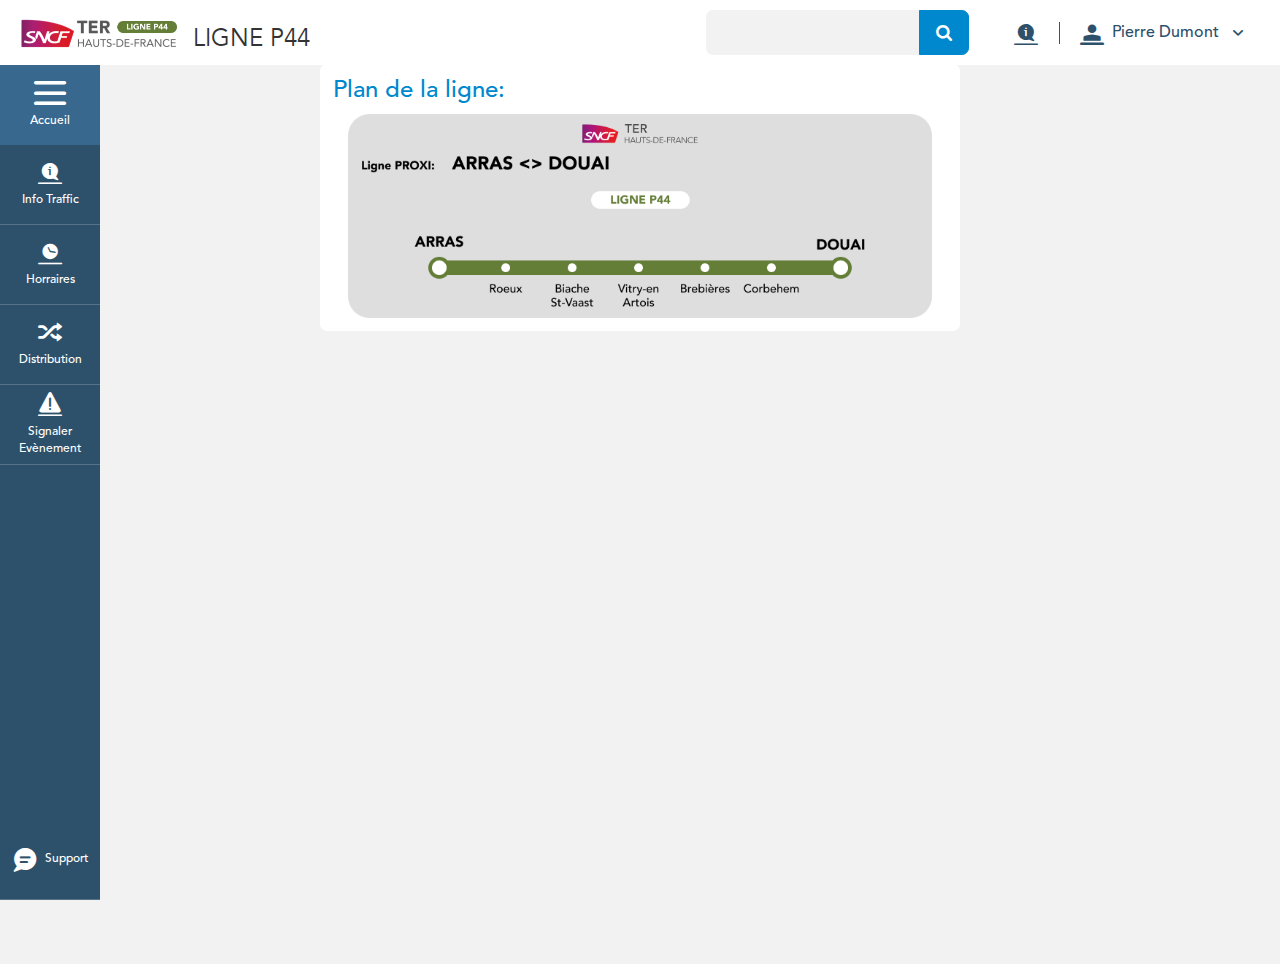
==== index.html @ 70d75d29 "Add files via upload" ====
<html>
    <head>
        <title>TER HDF - Ligne P44</title>
        <link rel="stylesheet" href="scripts/bootstrap-sncf.min.css">
        <link rel="stylesheet alternate" href="scripts/bootstrap-sncf.darkmode.min.css">
        <script src="scripts/bootstrap-sncf.min.js"></script>
        <meta name="description" content="Site fictif de la ligne P44" />
        <meta name="keywords" content="SNCF, ter, hauts de france, p44, P44, arras douai," />
        <meta name="author" content="Guerinlupus" />
        <meta http-equiv="content-language" content="fr-fr">
        <!-- Screeb tag -->
<script type="text/javascript">
  (function (s,c,r,ee,b) {
    s['ScreebObject']=r;s[r]=s[r]||function(){(s[r].q=s[r].q||[]).push(arguments)};
    b=c.createElement('script');b.type='text/javascript';
    b.id=r;b.src=ee;b.async=1;c.getElementsByTagName("head")[0].appendChild(b);
  }(window,document,'$screeb','https://t.screeb.app/tag.js'));

  $screeb('init', '5223cde8-42b3-4210-b4d5-77d1830db1a2');
</script>
<!-- End of Screeb tag -->
    </head>

    <body>
<!--###### BARRE SNCF ######-->
<div class="bd-example">
  <div class="mastheader">
    <div class="mastheader-logo">
      <a href="/docs">
        <img alt="SNCF" src="scripts/assets/img/brand/ter_hdf-logo.png" width="70" />
      </a>
    </div>
    <header role="banner" class="mastheader-title d-none d-xl-block">
      <h1 class="text-uppercase text-white pt-2 pl-3 mb-0"><font color="#333333">Ligne P44</font></h1>
    </header>
    <div class="mastheader-search pr-md-4 pl-md-4" data-component="searchbar">
      <label for="galacticbar-search-input" class="font-weight-medium text-white pr-3 mb-0">Rechercher</label>
      <div class="input-group align-items-center">
        <div class="form-control-container" data-component="control" data-clear-option="true" role="search">
          <input id="galacticbar-search-input" type="search" class="form-control clear-option" data-role="input" data-placeholder="Rechercher" />
          <span class="form-control-state"></span>
          <button type="button" class="btn-clear btn-primary d-none" data-btn="clear">
            <span class="sr-only">Clear text</span>
            <i class="icons-close" aria-hidden="true"></i>
          </button>
        </div>
        <div class="input-group-append input-group-last">
          <button type="button" class="btn btn-primary btn-only-icon">
            <span class="sr-only">Rechercher</span>
            <i class="icons-search" aria-hidden="true"></i>
          </button>
        </div>
        <button type="button" class="btn btn-only-icon btn-white d-block d-md-none" data-role="close">
          <span class="sr-only">Close search</span>
          <i class="icons-close icons-size-1x25" aria-hidden="true"></i>
        </button>
      </div>
    </div>
    <ul class="mastheader-toolbar toolbar mb-0">
      <li class="toolbar-item separator-gray-500 d-none d-md-flex">
        <a href="#" class="btn btn-only-icon btn-notif toolbar-item-spacing">
          <span class="sr-only">Alert</span>
          <i class="icons-large-information icons-size-1x25 icons-md-size-1x5" aria-hidden="true"></i>
<!--          <span class="notif">1</span>  -->
        </a>
      </li>
      <li class="toolbar-item separator-gray-500 no-separator d-flex d-md-none">
        <button type="button" class="btn btn-only-icon toolbar-item-spacing" data-component="searchbar-toggle">
          <span class="sr-only">Open search</span>
          <i class="icons-search icons-size-1x25 icons-md-size-1x5" aria-hidden="true"></i>
        </button>
      </li>
      <li class="toolbar-item separator-gray-500">
        <div class="btn-group dropdown">
          <button class="btn btn-transparent dropdown-toggle toolbar-item-spacing" type="button" id="dropdownMenuButton" data-toggle="dropdown" aria-haspopup="true" aria-expanded="false" aria-controls="mycontrol">
            <i class="icons-menu-account icons-size-1x25 icons-md-size-1x5 mr-xl-2" aria-hidden="true"></i>
            <span class="d-none d-xl-block">Pierre Dumont</span>
            <i class="icons-arrow-down d-none d-xl-block" aria-hidden="true"></i>
          </button>
          <div class="dropdown-menu dropdown-menu-right" aria-labelledby="dropdownMenuButton" id="mycontrol">
            <ul>
              <li class="dropdown-item"><a href="#">Paramètre du compte</a></li>
              <li class="dropdown-item"><a href="#">Préférences</a></li>
              <li class="dropdown-item darkmode-btn"><a href="#">Mode clair/sombre</a></li>
              <li class="dropdown-item"><a href="#">Se déconnecter</a></li>
            </ul>
          </div>
        </div>
      </li>
    </ul>
  </div>
</div>
<!--###### BARRE DE NAVIGATION ######-->
          <nav role="navigation" class="mastnav">
            <ul class="mastnav-top">
              <li>
                <a href="#" class="mastnav-item active">
                  <i class="icons-menu-burger icons-size-1x5" aria-hidden="true"></i>
                  <span class="font-weight-medium">Accueil</span>
                </a>
              </li>
              <li>
                <a href="#" class="mastnav-item">
                  <i class="icons-large-information icons-size-1x5" aria-hidden="true"></i>
                  <span class="font-weight-medium">Info Traffic</span>
                </a>
              </li>
              <li>
                <a href="#" class="mastnav-item">
                  <i class="icons-large-clock icons-size-1x5" aria-hidden="true"></i>
                  <span class="font-weight-medium">Horraires</span>
                </a>
              </li>
              <li>
                <a href="#" class="mastnav-item">
                  <i class="icons-distribution icons-size-1x5" aria-hidden="true"></i>
                  <span class="font-weight-medium">Distribution</span>
                </a>
              </li>
              <li class="d-none d-lg-flex">
                <a href="#" class="mastnav-item">
                  <i class="icons-large-warning icons-size-1x5" aria-hidden="true"></i>
                  <span class="font-weight-medium">Signaler Evènement</span>
                </a>
              </li>
              <li class="d-lg-none">
                <button type="button" class="mastnav-item options-menu-btn" data-component="state" data-state="active, active" data-behaviour="toggle, toggle" data-target=".options-menu-btn, .options-menu">
                  <i class="icons-options icons-size-1x5" aria-hidden="true"></i>
                  <span class="font-weight-medium">Plus</span>
                </button>
              </li>
            </ul>
            <div class="mastnav-bottom d-none d-lg-block">
              <a href="#" class="mastnav-item mastnav-item-horizontal">
                <i class="icons-support icons-size-1x5" aria-hidden="true"></i>
                <span class="font-weight-medium">Support</span>
              </a>
            </div>
          </nav>  
    </body>
  <body>
    <div class="card overflow-hidden" style="width: 50%; padding: 1%; margin-top: 5%; margin-left: auto; margin-right: auto;">
      <h1 class="display-1">Plan de la ligne:</h1>
      <div class="text-center">
        <img src="img/plan_proxi_p44.png" class="rounded" height="95%" width="95%" alt="Plan ligne P44 - Arras <> Douai">
      </div>
    </div>
  </body>    
</html>
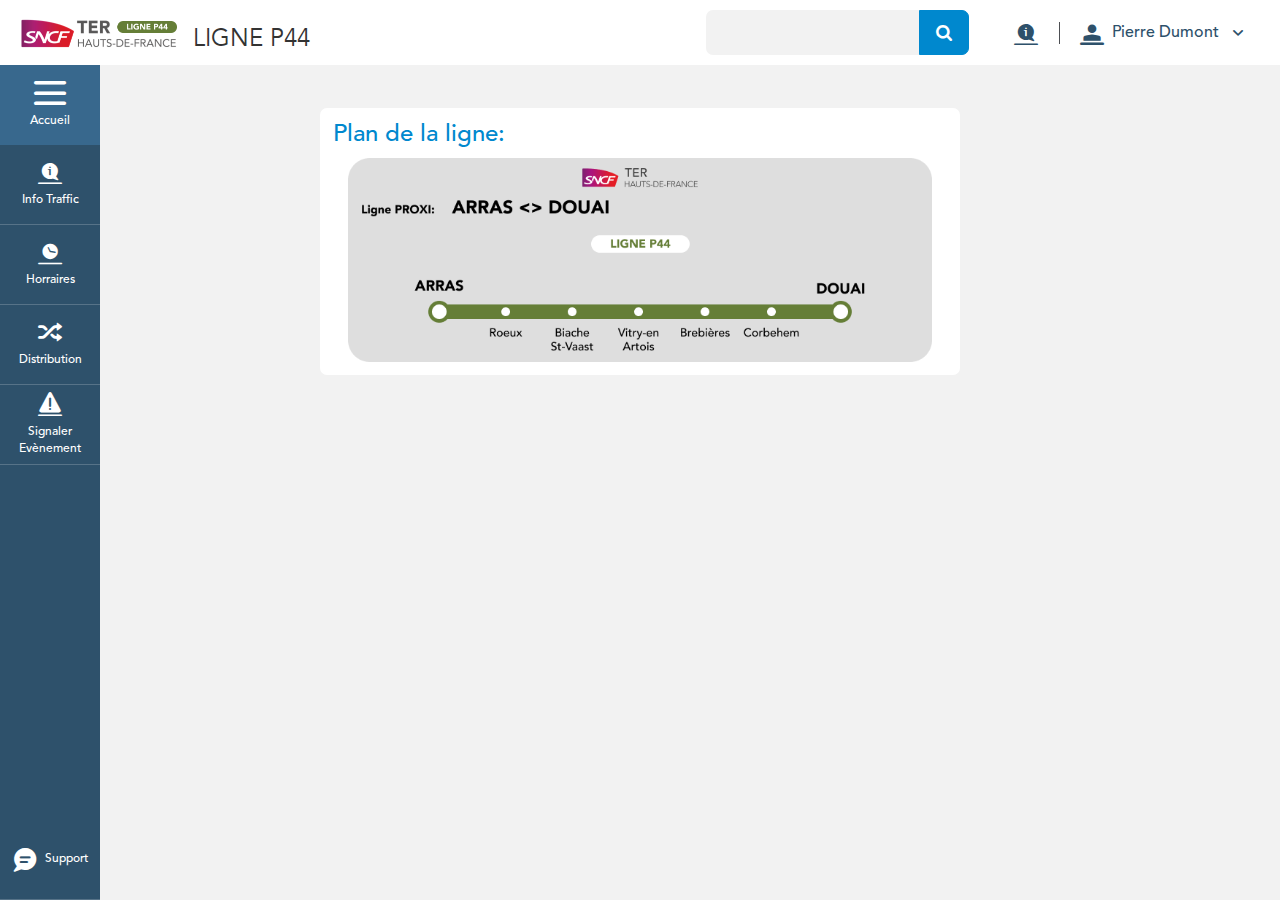
==== commit 2dc43446: "MAJ + INTEGRATION RSS" ====
--- a/index.html
+++ b/index.html
@@ -26,7 +26,7 @@
 <div class="bd-example">
   <div class="mastheader">
     <div class="mastheader-logo">
-      <a href="/docs">
+      <a href="index.html">
         <img alt="SNCF" src="scripts/assets/img/brand/ter_hdf-logo.png" width="70" />
       </a>
     </div>
@@ -118,7 +118,7 @@
                 </a>
               </li>
               <li class="d-none d-lg-flex">
-                <a href="#" class="mastnav-item">
+                <a href="event.html" class="mastnav-item">
                   <i class="icons-large-warning icons-size-1x5" aria-hidden="true"></i>
                   <span class="font-weight-medium">Signaler Evènement</span>
                 </a>
@@ -131,14 +131,15 @@
               </li>
             </ul>
             <div class="mastnav-bottom d-none d-lg-block">
-              <a href="#" class="mastnav-item mastnav-item-horizontal">
+              <a href="support.html" class="mastnav-item mastnav-item-horizontal">
                 <i class="icons-support icons-size-1x5" aria-hidden="true"></i>
                 <span class="font-weight-medium">Support</span>
               </a>
             </div>
           </nav>  
     </body>
-  <body>
+<!--###### CODE DE LA PAGE ######-->
+  <body><br><br>
     <div class="card overflow-hidden" style="width: 50%; padding: 1%; margin-top: 5%; margin-left: auto; margin-right: auto;">
       <h1 class="display-1">Plan de la ligne:</h1>
       <div class="text-center">
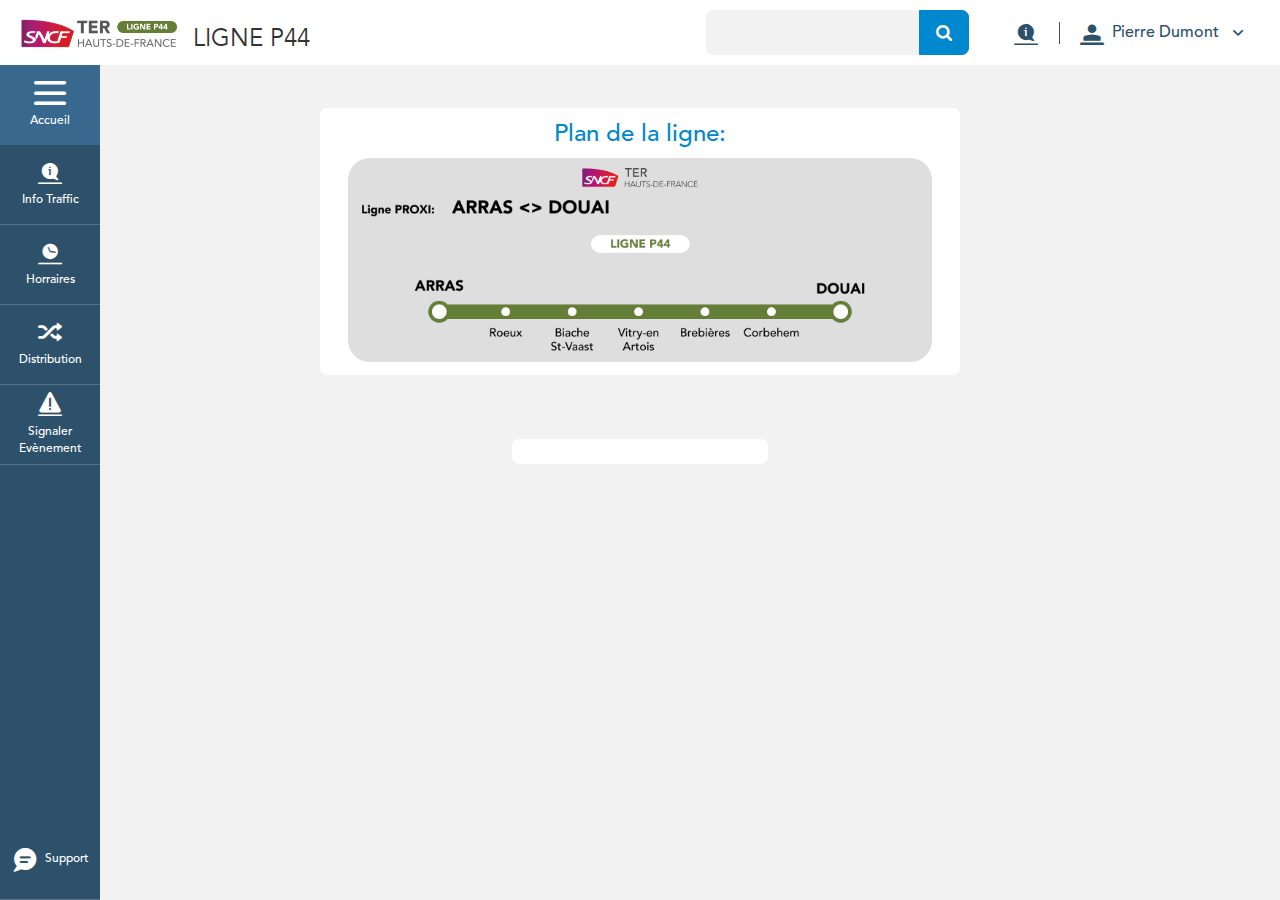
==== commit aa1717fa: "MAJ" ====
--- a/index.html
+++ b/index.html
@@ -139,12 +139,16 @@
           </nav>  
     </body>
 <!--###### CODE DE LA PAGE ######-->
-  <body><br><br>
+  <body><center><br><br>
     <div class="card overflow-hidden" style="width: 50%; padding: 1%; margin-top: 5%; margin-left: auto; margin-right: auto;">
       <h1 class="display-1">Plan de la ligne:</h1>
       <div class="text-center">
         <img src="img/plan_proxi_p44.png" class="rounded" height="95%" width="95%" alt="Plan ligne P44 - Arras <> Douai">
       </div>
     </div>
+    <div class="card overflow-hidden" style="width: 20%; padding: 1%; margin-top: 5%; margin-left: auto; margin-right: auto;">
+      <script src="//rss.bloople.net/?url=https%3A%2F%2Fter-hdf-p44.netlify.app%2Frss%2Finfo_traffic.rss&showicon=true&type=js"></script>
+    </div>
+    <br>
   </body>    
 </html>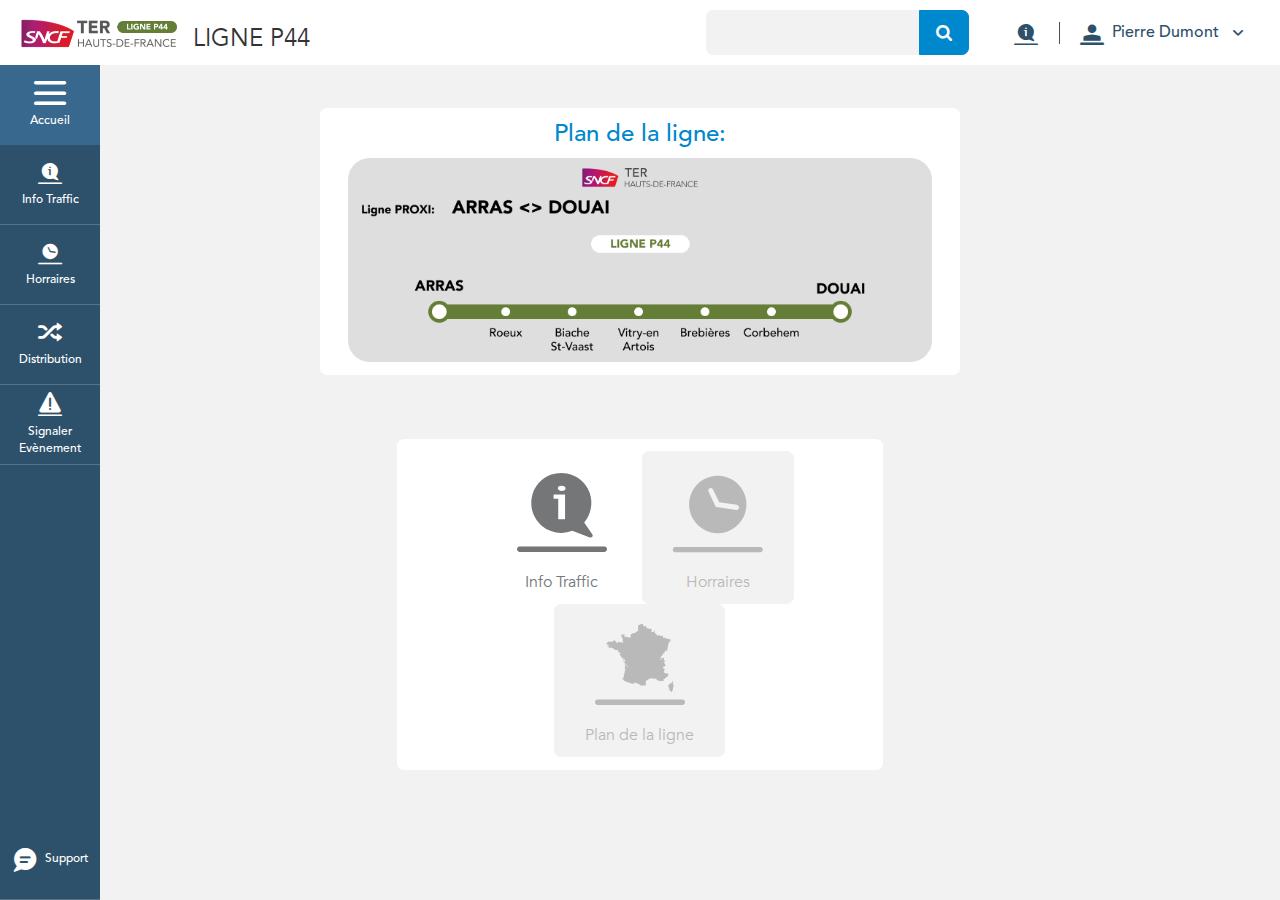
==== commit 4a7933c7: "MAJ WEBSITE" ====
--- a/index.html
+++ b/index.html
@@ -100,7 +100,7 @@
                 </a>
               </li>
               <li>
-                <a href="#" class="mastnav-item">
+                <a href="info_traffic.html" class="mastnav-item">
                   <i class="icons-large-information icons-size-1x5" aria-hidden="true"></i>
                   <span class="font-weight-medium">Info Traffic</span>
                 </a>
@@ -146,8 +146,19 @@
         <img src="img/plan_proxi_p44.png" class="rounded" height="95%" width="95%" alt="Plan ligne P44 - Arras <> Douai">
       </div>
     </div>
-    <div class="card overflow-hidden" style="width: 20%; padding: 1%; margin-top: 5%; margin-left: auto; margin-right: auto;">
-      <script src="//rss.bloople.net/?url=https%3A%2F%2Fter-hdf-p44.netlify.app%2Frss%2Finfo_traffic.rss&showicon=true&type=js"></script>
+    <div class="card overflow-hidden" style="width: 38%; padding: 1%; margin-top: 5%; margin-left: auto; margin-right: auto;"><center>
+      <a href="info_traffic.html" type="button" class="btn btn-card">
+        <i class="icons-large-information icons-size-90px" aria-hidden="true"></i>
+        <span>Info Traffic</span>
+      </a>
+      <a href="horraires.html" type="button" class="btn btn-card disabled" disabled>
+        <i class="icons-large-clock icons-size-90px" aria-hidden="true"></i>
+        <span>Horraires</span>
+      </a>
+      <a href="plan.html" type="button" class="btn btn-card disabled" disabled>
+        <i class="icons-large-france icons-size-90px" aria-hidden="true"></i>
+        <span>Plan de la ligne</span>
+      </a></center>
     </div>
     <br>
   </body>    
